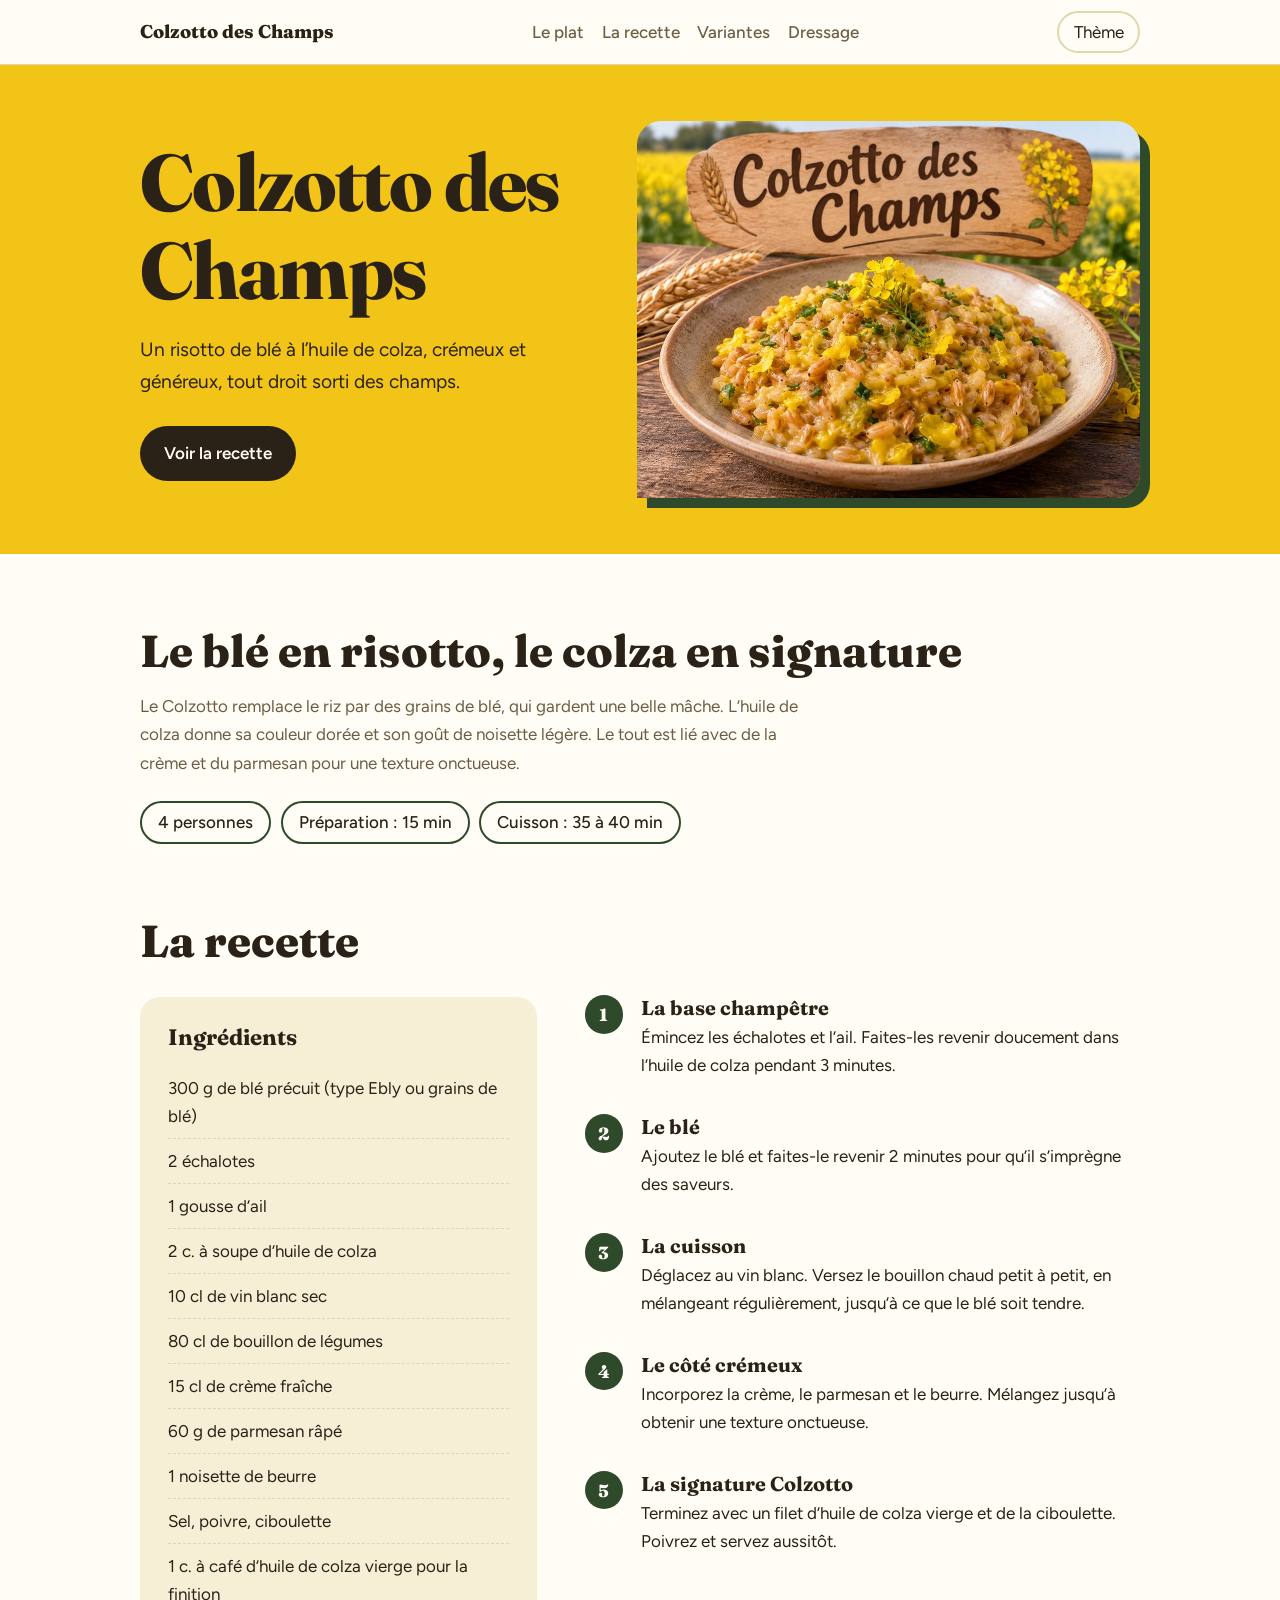
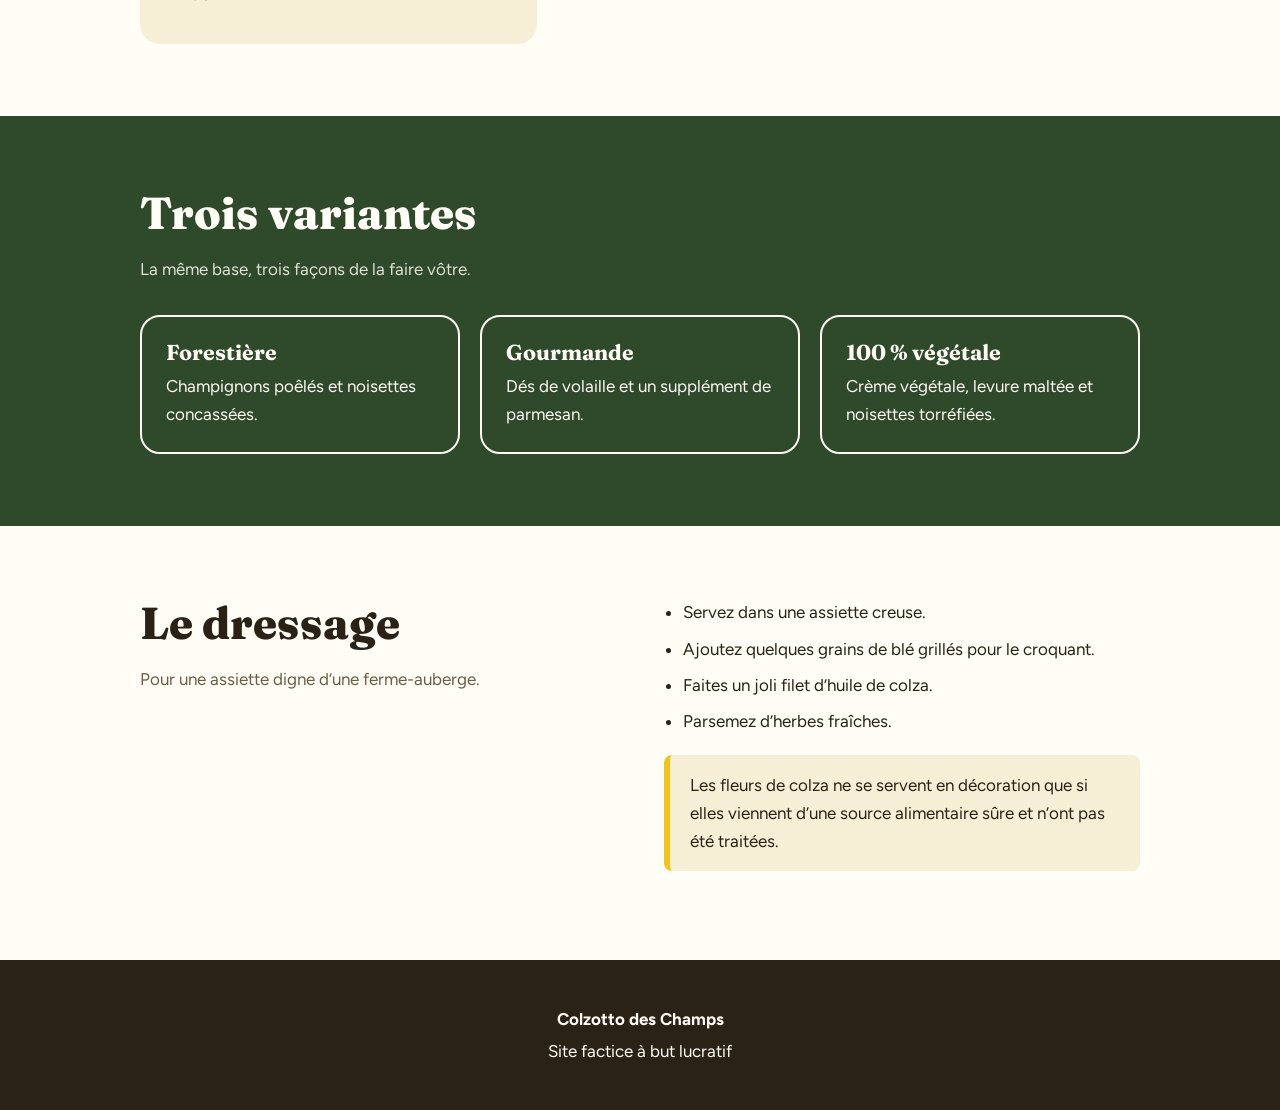
==== colzotto-des-champs.html @ c61439a3 "suite" ====
<!DOCTYPE html>
<html lang="fr">
<head>
<meta charset="utf-8">
<meta name="viewport" content="width=device-width, initial-scale=1, viewport-fit=cover">
<title>Colzotto des Champs</title>
<link rel="stylesheet" href="https://fonts.googleapis.com/css2?family=Fraunces:opsz,wght@9..144,600;9..144,800&family=Figtree:wght@400;500;600&display=swap">
<link rel="stylesheet" href="style.css">
<link rel="stylesheet" href="accueil.css">
</head>
<body>
<header class="top">
  <div class="wrap">
    <a class="logo" href="#accueil">Colzotto des Champs</a>
    <nav aria-label="Navigation principale">
      <a href="#plat">Le plat</a>
      <a href="recette.html">La recette</a>
      <a href="#variantes">Variantes</a>
      <a href="#dressage">Dressage</a>
    </nav>
    <button class="theme" id="theme" type="button" aria-label="Changer de thème">Thème</button>
  </div>
</header>

<main id="accueil">
  <div class="hero">
    <div class="wrap">
      <div>
        <h1>Colzotto des Champs</h1>
        <p>Un risotto de blé à l’huile de colza, crémeux et généreux, tout droit sorti des champs.</p>
        <a class="btn" href="recette.html">Voir la recette</a>
      </div>
      <img src="[data-uri]" alt="Assiette de Colzotto des Champs : blé crémeux, ciboulette et fleurs de colza, devant un champ jaune">
    </div>
  </div>

  <section id="plat">
    <div class="wrap">
      <h2>Le blé en risotto, le colza en signature</h2>
      <p class="lead">Le Colzotto remplace le riz par des grains de blé, qui gardent une belle mâche. L’huile de colza donne sa couleur dorée et son goût de noisette légère. Le tout est lié avec de la crème et du parmesan pour une texture onctueuse.</p>
      <ul class="facts">
        <li>4 personnes</li>
        <li>Préparation : 15 min</li>
        <li>Cuisson : 35 à 40 min</li>
      </ul>
    </div>
  </section>

  <section id="recette">
    <div class="wrap">
      <h2>La recette</h2>
      <div class="recipe">
        <aside class="ingr">
          <h3>Ingrédients</h3>
          <ul>
            <li>300 g de blé précuit (type Ebly ou grains de blé)</li>
            <li>2 échalotes</li>
            <li>1 gousse d’ail</li>
            <li>2 c. à soupe d’huile de colza</li>
            <li>10 cl de vin blanc sec</li>
            <li>80 cl de bouillon de légumes</li>
            <li>15 cl de crème fraîche</li>
            <li>60 g de parmesan râpé</li>
            <li>1 noisette de beurre</li>
            <li>Sel, poivre, ciboulette</li>
            <li>1 c. à café d’huile de colza vierge pour la finition</li>
          </ul>
        </aside>
        <ol class="steps">
          <li><h3>La base champêtre</h3><p>Émincez les échalotes et l’ail. Faites-les revenir doucement dans l’huile de colza pendant 3 minutes.</p></li>
          <li><h3>Le blé</h3><p>Ajoutez le blé et faites-le revenir 2 minutes pour qu’il s’imprègne des saveurs.</p></li>
          <li><h3>La cuisson</h3><p>Déglacez au vin blanc. Versez le bouillon chaud petit à petit, en mélangeant régulièrement, jusqu’à ce que le blé soit tendre.</p></li>
          <li><h3>Le côté crémeux</h3><p>Incorporez la crème, le parmesan et le beurre. Mélangez jusqu’à obtenir une texture onctueuse.</p></li>
          <li><h3>La signature Colzotto</h3><p>Terminez avec un filet d’huile de colza vierge et de la ciboulette. Poivrez et servez aussitôt.</p></li>
        </ol>
      </div>
    </div>
  </section>

  <section id="variantes" class="alt">
    <div class="wrap">
      <h2>Trois variantes</h2>
      <p class="lead">La même base, trois façons de la faire vôtre.</p>
      <div class="variants">
        <article><h3>Forestière</h3><p>Champignons poêlés et noisettes concassées.</p></article>
        <article><h3>Gourmande</h3><p>Dés de volaille et un supplément de parmesan.</p></article>
        <article><h3>100 % végétale</h3><p>Crème végétale, levure maltée et noisettes torréfiées.</p></article>
      </div>
    </div>
  </section>

  <section id="dressage">
    <div class="wrap dress">
      <div>
        <h2>Le dressage</h2>
        <p class="lead">Pour une assiette digne d’une ferme-auberge.</p>
      </div>
      <div>
        <ul>
          <li>Servez dans une assiette creuse.</li>
          <li>Ajoutez quelques grains de blé grillés pour le croquant.</li>
          <li>Faites un joli filet d’huile de colza.</li>
          <li>Parsemez d’herbes fraîches.</li>
        </ul>
        <p class="note">Les fleurs de colza ne se servent en décoration que si elles viennent d’une source alimentaire sûre et n’ont pas été traitées.</p>
      </div>
    </div>
  </section>
</main>

<footer>
  <p><strong>Colzotto des Champs</strong></p>
  <p>Site factice à but lucratif</p>
</footer>

<script>
(function(){
  var btn=document.getElementById('theme'),root=document.documentElement;
  btn.addEventListener('click',function(){
    var dark=root.getAttribute('data-theme')==='dark'||(!root.getAttribute('data-theme')&&matchMedia('(prefers-color-scheme: dark)').matches);
    root.setAttribute('data-theme',dark?'light':'dark');
  });
})();
</script>
</body>
</html>
---- style.css ----
/* ===== Colzotto des Champs : styles partagés ===== */
:root{
  --bg:#FFFDF5;--surface:#F6EFD6;--ink:#2A2216;--muted:#6B5E45;
  --rape:#F2C418;--rape-ink:#2A2216;--field:#2F4A2B;--field-ink:#FFFDF5;--line:#E2D6AE;
  box-sizing:border-box;padding-top:env(safe-area-inset-top,0px);padding-bottom:env(safe-area-inset-bottom,0px);
  color-scheme:light;
}
@media (prefers-color-scheme:dark){
  :root:not([data-theme="light"]){--bg:#17150E;--surface:#221F13;--ink:#F5EFD8;--muted:#B9AD8A;--field:#6F9A5F;--field-ink:#15210F;--line:#3A3520;color-scheme:dark}
}
:root[data-theme="dark"]{--bg:#17150E;--surface:#221F13;--ink:#F5EFD8;--muted:#B9AD8A;--field:#6F9A5F;--field-ink:#15210F;--line:#3A3520;color-scheme:dark}

html{scroll-padding-top:5rem;scroll-behavior:smooth}
*,*::before,*::after{box-sizing:inherit}
body{margin:0;background:var(--bg);color:var(--ink);font:400 1.0625rem/1.65 Figtree,system-ui,sans-serif}
h1,h2,h3{font-family:Fraunces,Georgia,serif;line-height:1.1;margin:0}
h2{font-weight:800}
a{color:inherit}
:focus-visible{outline:3px solid var(--field);outline-offset:3px}
.wrap{max-width:1040px;margin:0 auto;padding:0 1.25rem}
.lead{max-width:60ch;color:var(--muted)}

/* En-tête */
header.top{position:sticky;top:env(safe-area-inset-top,0px);z-index:5;background:var(--bg);border-bottom:1px solid var(--line)}
header.top .wrap{display:flex;align-items:center;justify-content:space-between;gap:1rem;padding-top:.7rem;padding-bottom:.7rem}
.logo{font-family:Fraunces,Georgia,serif;font-weight:800;text-decoration:none;font-size:1.15rem}
nav{display:flex;gap:1.1rem;flex-wrap:wrap}
nav a{text-decoration:none;font-weight:500;color:var(--muted)}
nav a:hover{color:var(--ink);text-decoration:underline;text-decoration-color:var(--rape);text-decoration-thickness:3px;text-underline-offset:5px}
.theme{font:inherit;background:none;border:2px solid var(--line);color:var(--ink);border-radius:999px;padding:.3rem .9rem;cursor:pointer}

/* Bandeau jaune colza */
.hero{background:var(--rape);color:var(--rape-ink)}
.hero img{width:100%;height:auto;border-radius:1.5rem 1.5rem 1.5rem 0;display:block;box-shadow:10px 10px 0 var(--field)}
.facts{display:flex;flex-wrap:wrap;gap:.6rem;margin:1.5rem 0 0;padding:0;list-style:none}

/* Composants */
.ingr{background:var(--surface);border-radius:1.25rem;padding:1.75rem}
.ingr ul{margin:0;padding:0;list-style:none}
.ingr li{border-bottom:1px dashed var(--line)}
.ingr li:last-child{border:0}
ol.steps{margin:0;padding:0;list-style:none;counter-reset:s}
ol.steps li{counter-increment:s;position:relative;padding:0 0 1.9rem 3.5rem}
ol.steps li::before{content:counter(s);position:absolute;left:0;top:-.1rem;width:2.4rem;height:2.4rem;border-radius:50%;background:var(--field);color:var(--field-ink);display:grid;place-items:center;font:800 1.1rem Fraunces,Georgia,serif}
ol.steps h3{font-size:1.25rem;margin-bottom:.25rem}
ol.steps p{margin:0 0 .4rem}
.alt{background:var(--field);color:var(--field-ink)}
.note{background:var(--surface);border-left:6px solid var(--rape);padding:1rem 1.25rem;border-radius:.5rem;margin-top:1.5rem}

/* Pied de page */
footer{background:var(--ink);color:var(--bg);padding:2.5rem 0;text-align:center}
footer p{margin:.3rem 0}
---- accueil.css ----
/* ===== Page d'accueil ===== */
header.top .wrap{padding-top:.7rem}
.hero .wrap{display:grid;grid-template-columns:1fr 1.1fr;gap:2.5rem;align-items:center;padding-top:3.5rem;padding-bottom:3.5rem}
.hero h1{font-size:clamp(2.6rem,7vw,5rem);font-weight:800;letter-spacing:-.02em}
.hero p{font-size:1.2rem;max-width:34ch;margin:1.25rem 0 1.75rem}
.btn{display:inline-block;background:var(--rape-ink);color:#FFFDF5;padding:.85rem 1.5rem;border-radius:999px;font-weight:600;text-decoration:none}
.btn:hover{background:var(--field)}

section{padding:4.5rem 0}
#recette{padding-top:0}
h2{font-size:clamp(1.9rem,4vw,2.8rem);margin-bottom:1rem}
.facts li{border:2px solid var(--field);border-radius:999px;padding:.35rem 1rem;font-weight:500}

.recipe{display:grid;grid-template-columns:1fr 1.4fr;gap:3rem;margin-top:2rem}
.ingr{align-self:start}
.ingr h3{font-size:1.4rem;margin-bottom:1rem}
.ingr li{padding:.5rem 0}

.variants{display:grid;grid-template-columns:repeat(3,1fr);gap:1.25rem;margin-top:2rem}
.variants article{border:2px solid currentColor;border-radius:1.25rem;padding:1.5rem}
.variants h3{font-size:1.35rem;margin-bottom:.5rem}
.variants p{margin:0}
.alt .lead{color:inherit;opacity:.85}

.dress{display:grid;grid-template-columns:1fr 1fr;gap:3rem;align-items:start}
.dress ul{margin:0;padding-left:1.2rem}
.dress li{margin-bottom:.5rem}
.dress .note{margin-top:1.25rem}

@media (max-width:820px){
  .hero .wrap,.recipe,.dress{grid-template-columns:1fr}
  .variants{grid-template-columns:1fr}
  section{padding:3rem 0}
  .hero .wrap{padding-top:2rem;padding-bottom:2.5rem}
  header.top .wrap{flex-direction:column;align-items:flex-start;gap:.3rem}
}
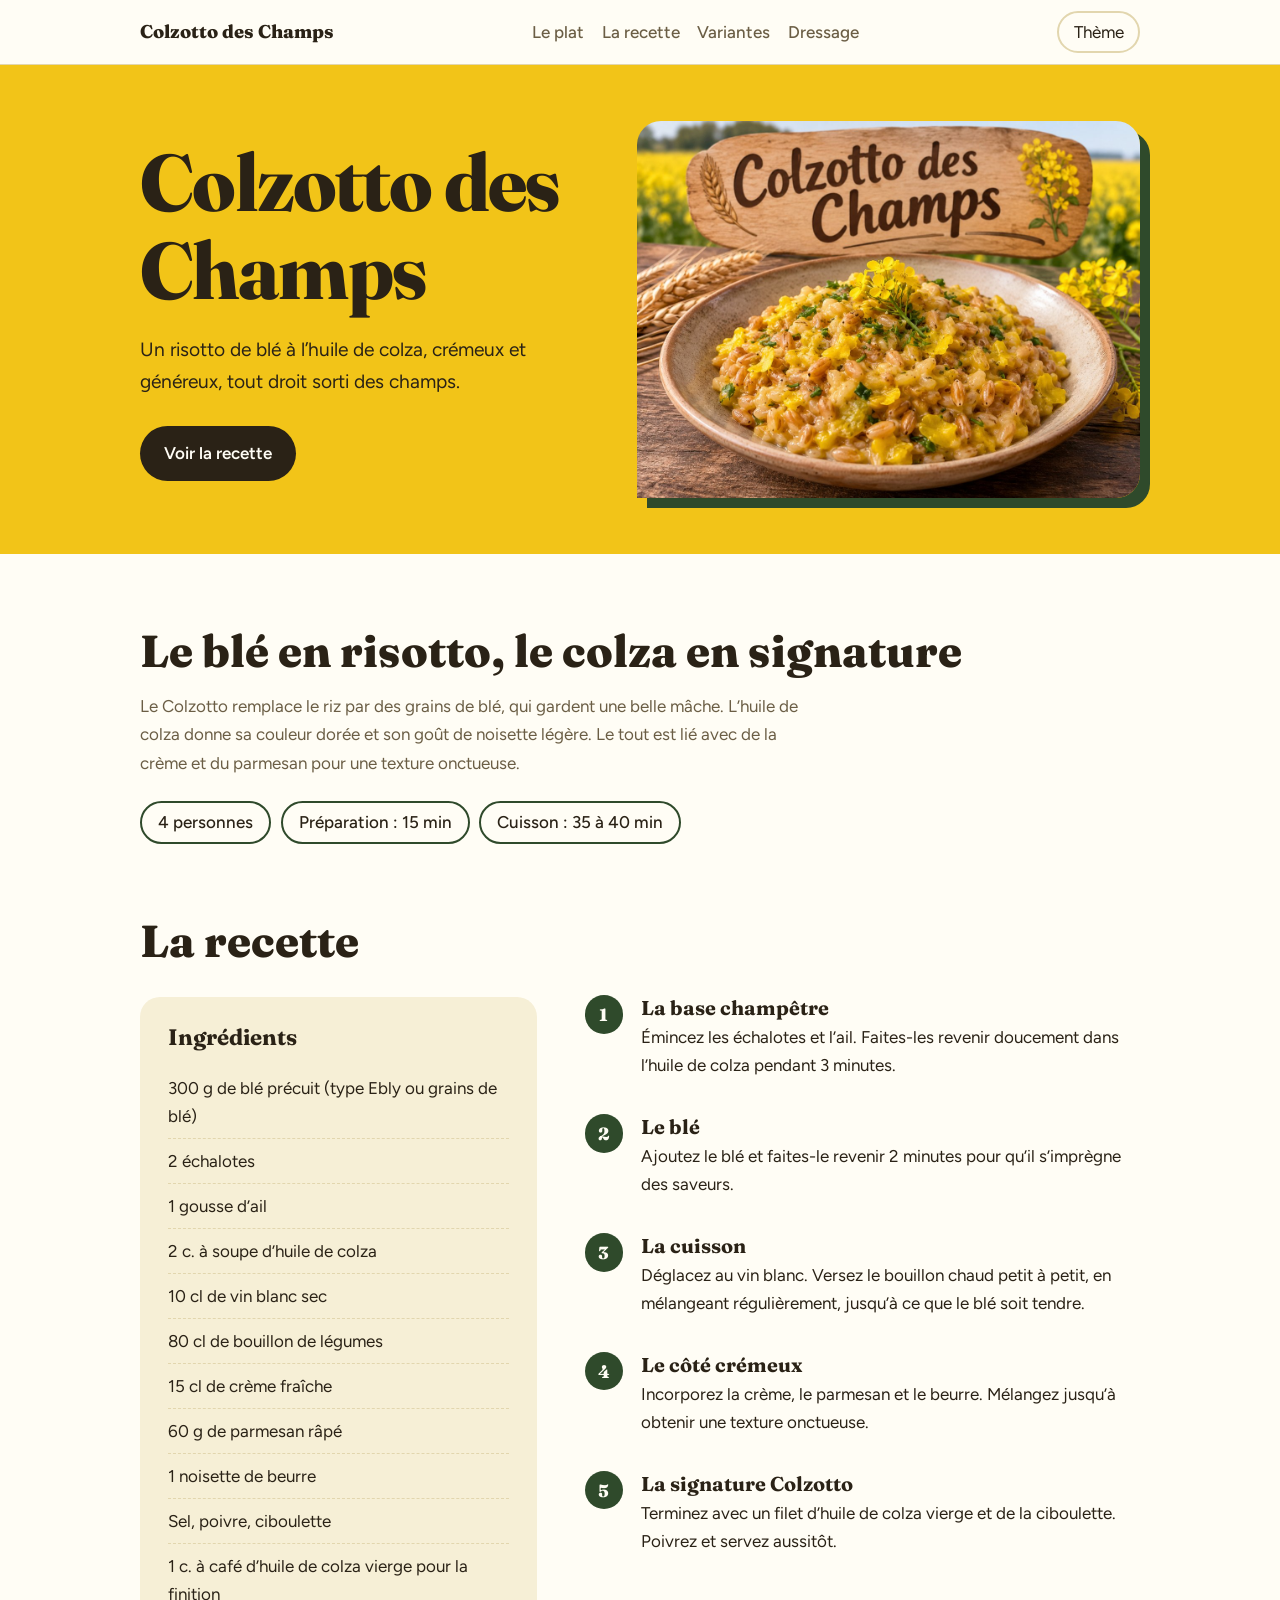
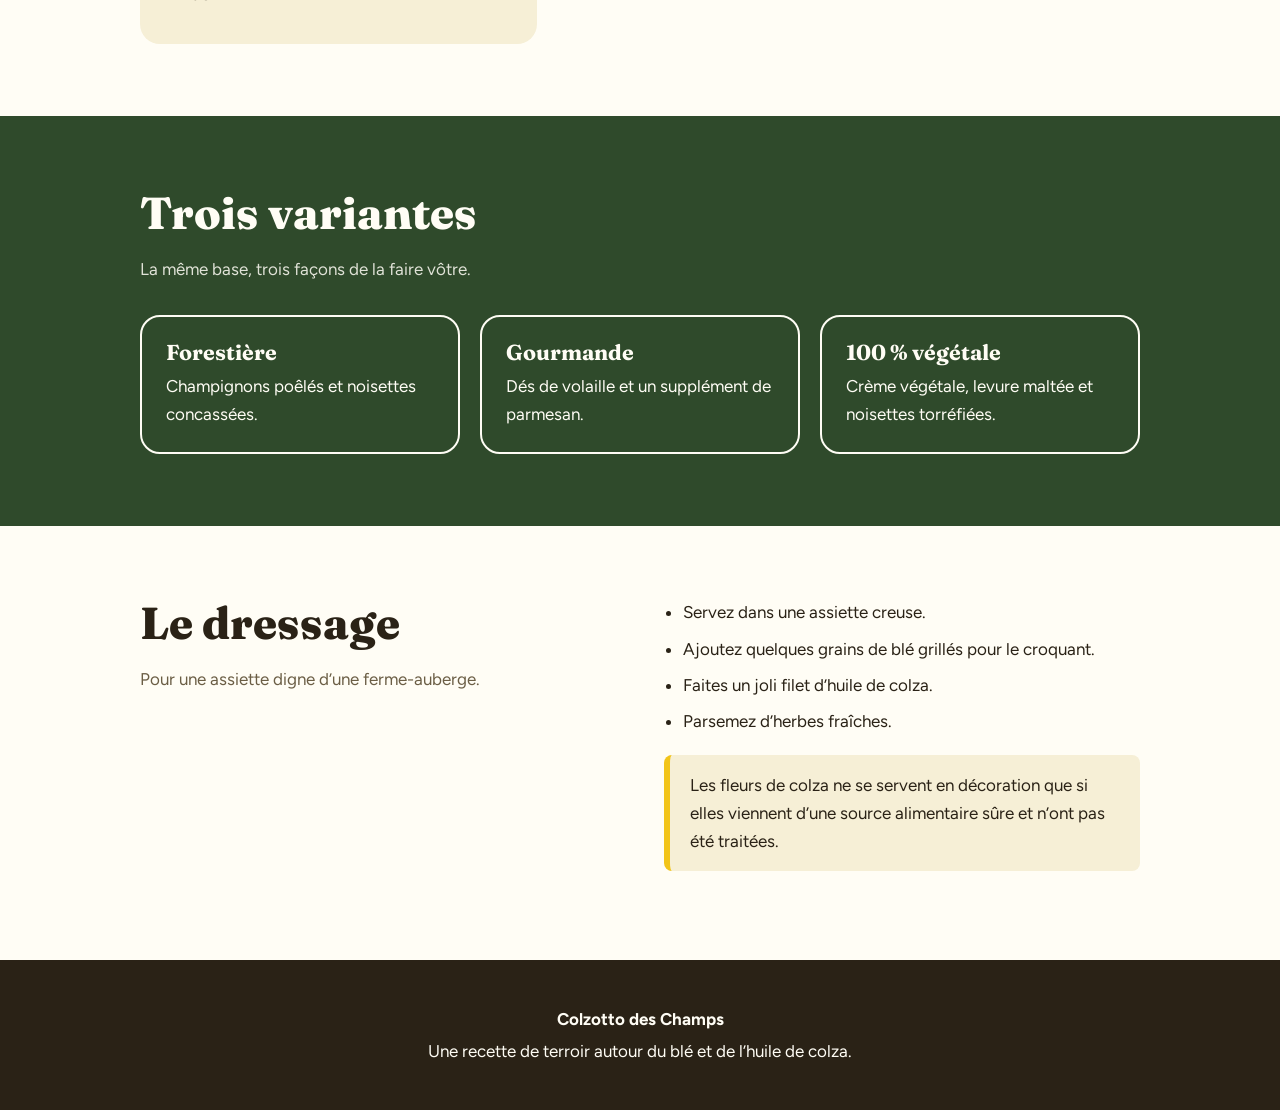
==== commit dbd8a524: "debut" ====
--- a/colzotto-des-champs.html
+++ b/colzotto-des-champs.html
@@ -3,7 +3,38 @@
 <head>
 <meta charset="utf-8">
 <meta name="viewport" content="width=device-width, initial-scale=1, viewport-fit=cover">
-<title>Colzotto des Champs</title>
+<title>Colzotto des Champs : risotto de blé à l’huile de colza</title>
+<meta name="description" content="Le Colzotto des Champs est un risotto de blé crémeux, parfumé à l’huile de colza. Découvrez le plat, ses variantes et sa recette pas à pas.">
+<meta name="robots" content="index,follow,max-image-preview:large">
+<meta name="theme-color" content="#F2C418">
+<link rel="canonical" href="https://www.example.com/colzotto-des-champs.html">
+<link rel="icon" href="data:image/svg+xml,%3Csvg xmlns=%27http://www.w3.org/2000/svg%27 viewBox=%270 0 100 100%27%3E%3Ctext y=%27.9em%27 font-size=%2790%27%3E%F0%9F%8C%BE%3C/text%3E%3C/svg%3E">
+<meta property="og:site_name" content="Colzotto des Champs">
+<meta property="og:locale" content="fr_FR">
+<meta property="og:type" content="website">
+<meta property="og:title" content="Colzotto des Champs : risotto de blé à l’huile de colza">
+<meta property="og:description" content="Le Colzotto des Champs est un risotto de blé crémeux, parfumé à l’huile de colza. Découvrez le plat, ses variantes et sa recette pas à pas.">
+<meta property="og:url" content="https://www.example.com/colzotto-des-champs.html">
+<meta property="og:image" content="https://www.example.com/colzotto-des-champs.jpg">
+<meta property="og:image:width" content="1200">
+<meta property="og:image:height" content="900">
+<meta property="og:image:alt" content="Assiette de Colzotto des Champs : risotto de blé crémeux avec ciboulette et fleurs de colza">
+<meta name="twitter:card" content="summary_large_image">
+<meta name="twitter:title" content="Colzotto des Champs : risotto de blé à l’huile de colza">
+<meta name="twitter:description" content="Le Colzotto des Champs est un risotto de blé crémeux, parfumé à l’huile de colza. Découvrez le plat, ses variantes et sa recette pas à pas.">
+<meta name="twitter:image" content="https://www.example.com/colzotto-des-champs.jpg">
+<script type="application/ld+json">
+{
+ "@context": "https://schema.org",
+ "@type": "WebSite",
+ "name": "Colzotto des Champs",
+ "url": "https://www.example.com/colzotto-des-champs.html",
+ "inLanguage": "fr-FR",
+ "description": "Un risotto de blé à l’huile de colza, crémeux et généreux."
+}
+</script>
+<link rel="preconnect" href="https://fonts.googleapis.com">
+<link rel="preconnect" href="https://fonts.gstatic.com" crossorigin>
 <link rel="stylesheet" href="https://fonts.googleapis.com/css2?family=Fraunces:opsz,wght@9..144,600;9..144,800&family=Figtree:wght@400;500;600&display=swap">
 <link rel="stylesheet" href="style.css">
 <link rel="stylesheet" href="accueil.css">
@@ -30,7 +61,7 @@
         <p>Un risotto de blé à l’huile de colza, crémeux et généreux, tout droit sorti des champs.</p>
         <a class="btn" href="recette.html">Voir la recette</a>
       </div>
-      <img src="[data-uri]" alt="Assiette de Colzotto des Champs : blé crémeux, ciboulette et fleurs de colza, devant un champ jaune">
+      <img src="colzotto-des-champs.jpg" width="1200" height="900" fetchpriority="high" decoding="async" alt="Assiette de Colzotto des Champs : blé crémeux, ciboulette et fleurs de colza, devant un champ jaune">
     </div>
   </div>
 
@@ -110,7 +141,7 @@
 
 <footer>
   <p><strong>Colzotto des Champs</strong></p>
-  <p>Site factice à but lucratif</p>
+  <p>Une recette de terroir autour du blé et de l’huile de colza.</p>
 </footer>
 
 <script>
